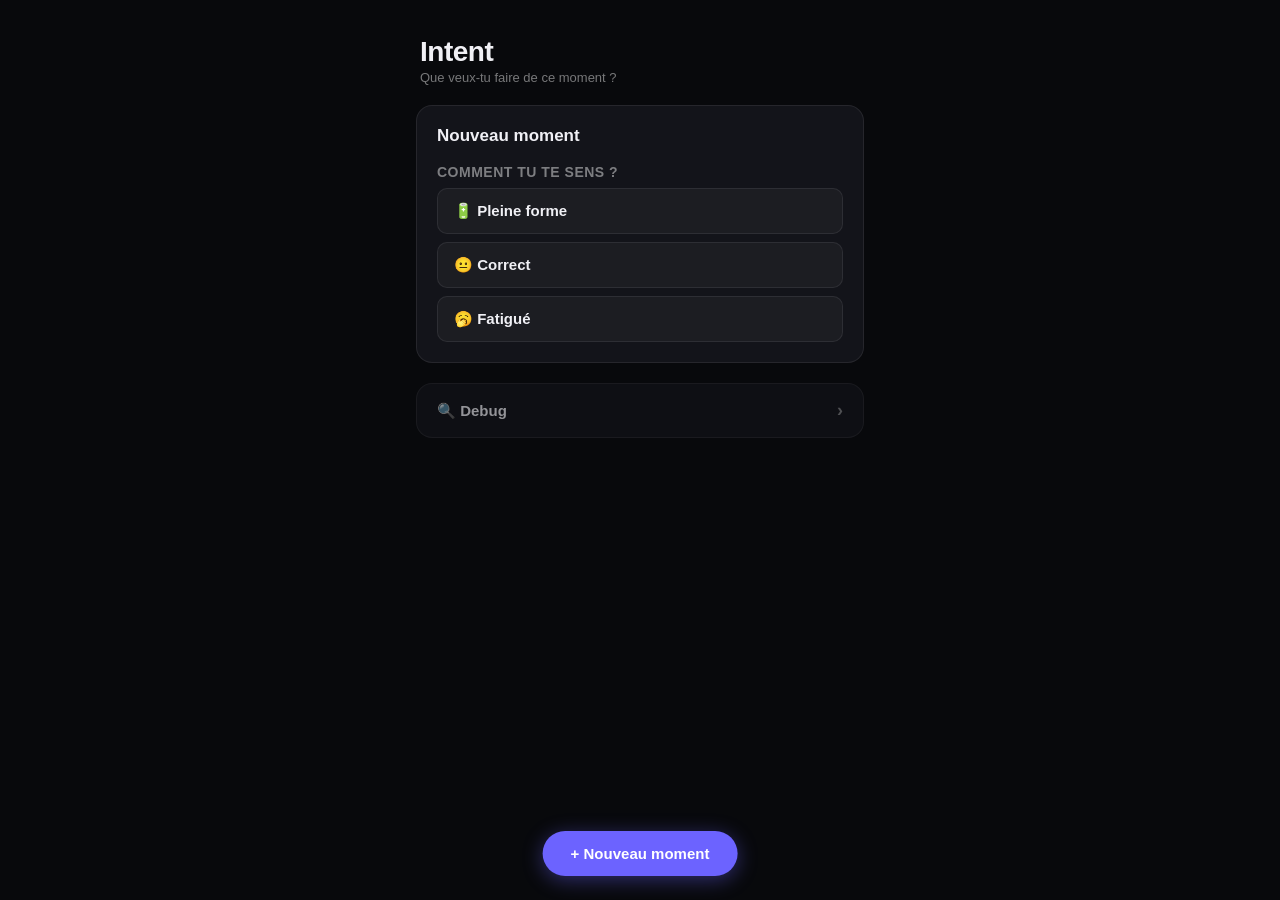
==== index.html @ 21c8f819 "Add files via upload" ====
<!doctype html>
<html lang="fr">
<head>
  <meta charset="utf-8" />
  <meta name="viewport" content="width=device-width, initial-scale=1" />
  <title>Intent V2</title>
  <link rel="stylesheet" href="style.css" />
  <meta name="apple-mobile-web-app-capable" content="yes" />
  <meta name="apple-mobile-web-app-status-bar-style" content="black-translucent" />
  <meta name="apple-mobile-web-app-title" content="Intent" />
  <meta name="theme-color" content="#08090c" />
</head>

<body>
  <main class="container">

    <!-- Header -->
    <header class="brand">
      <h1>Intent</h1>
      <div class="tagline">Que veux-tu faire de ce moment ?</div>
    </header>

    <!-- =====================================================
         ÉCRAN 1 — Moment en cours
    ====================================================== -->
    <section id="screenActive" class="screen hidden">
      <div class="card activeCard">
        <div id="activePath" class="activePath"></div>
        <div id="activeDesc" class="activeDesc"></div>
        <div id="activeTimer" class="activeTimer"></div>
        <button id="btnSwitch" class="btnSecondary">↩ Changer de moment</button>
      </div>

      <!-- Feedback post-séance sport -->
      <div id="feedbackBlock" class="card hidden">
        <p class="feedbackTitle">Comment s'est passée la séance ?</p>
        <div class="feedbackBtns">
          <button class="btnFeedback" data-feedback="easy">Trop facile</button>
          <button class="btnFeedback" data-feedback="good">Bien 👌</button>
          <button class="btnFeedback" data-feedback="hard">Trop dur</button>
        </div>
      </div>
    </section>

    <!-- =====================================================
         ÉCRAN 2 — Check-in (Nouveau moment)
    ====================================================== -->
    <section id="screenCheckin" class="screen hidden">
      <div class="card">
        <h2>Nouveau moment</h2>

        <!-- Question 1 — Énergie -->
        <div class="checkinStep" id="stepEnergy">
          <p class="checkinQ">Comment tu te sens ?</p>
          <div class="checkinBtns">
            <button class="btnCheckin" data-group="energy" data-value="high">🔋 Pleine forme</button>
            <button class="btnCheckin" data-group="energy" data-value="medium">😐 Correct</button>
            <button class="btnCheckin" data-group="energy" data-value="low">🥱 Fatigué</button>
          </div>
        </div>

        <!-- Question 2 — Temps -->
        <div class="checkinStep hidden" id="stepTime">
          <p class="checkinQ">Combien de temps tu as ?</p>
          <div class="checkinBtns">
            <button class="btnCheckin" data-group="time" data-value="10">⚡ 10-15 min</button>
            <button class="btnCheckin" data-group="time" data-value="30">🕐 30 min</button>
            <button class="btnCheckin" data-group="time" data-value="60">🕑 1h+</button>
          </div>
        </div>

        <!-- Question 3 — Envie -->
        <div class="checkinStep hidden" id="stepMood">
          <p class="checkinQ">Qu'est-ce qui t'attire ?</p>
          <div class="checkinBtns">
            <button class="btnCheckin" data-group="mood" data-value="move">💪 Bouger</button>
            <button class="btnCheckin" data-group="mood" data-value="relax">🧘 Me détendre</button>
            <button class="btnCheckin" data-group="mood" data-value="inspire">✨ Surprise</button>
            <button class="btnCheckin" data-group="mood" data-value="social">📱 Réseaux</button>
          </div>
        </div>
      </div>
    </section>

    <!-- =====================================================
         ÉCRAN 3 — Propositions de l'assistant
    ====================================================== -->
    <section id="screenPropose" class="screen hidden">
      <div class="card">
        <h2>Je te propose</h2>
        <div id="proposals" class="proposals"></div>
        <button id="btnRedo" class="btnSecondary" style="margin-top:12px;">↩ Recommencer</button>
      </div>

      <!-- Réseaux sociaux en accordéon -->
      <details class="accordion">
        <summary>📱 Accès direct aux apps</summary>
        <div class="accordion__content">
          <button class="btnApp" data-app="instagram">📸 Instagram</button>
          <button class="btnApp" data-app="x">🐦 X</button>
          <button class="btnApp" data-app="facebook">👤 Facebook</button>
          <button class="btnApp" data-app="youtube">🎬 YouTube</button>
        </div>
      </details>
    </section>

    <!-- =====================================================
         ÉCRAN 4 — Session réseau social (V1 intégrée)
    ====================================================== -->
    <section id="screenSocial" class="screen hidden">
      <div class="card">
        <h2 id="socialTitle">Quelle app ?</h2>
        <div id="socialDesc" class="activeDesc"></div>
        <button id="btnSocialStop" class="btnDanger">⏹ Terminer la session</button>
        <button id="btnSocialSwitch" class="btnSecondary">↩ Changer</button>
      </div>
    </section>

    <!-- =====================================================
         BOUTON FLOTTANT — Nouveau moment
    ====================================================== -->
    <button id="btnNewMoment" class="btnFloat">+ Nouveau moment</button>

    <!-- =====================================================
         DEBUG (toujours visible en bas)
    ====================================================== -->
    <details class="accordion debugAccordion">
      <summary>🔍 Debug</summary>
      <div class="accordion__content">
        <pre id="debugOutput" class="debugOutput"></pre>
        <button id="btnDebugRefresh">Rafraîchir</button>
        <button id="btnResetAll" class="btnDanger">💣 Reset complet</button>
      </div>
    </details>

  </main>

  <script src="storage.js"></script>
  <script src="profile.js"></script>
  <script src="context.js"></script>
  <script src="assistant.js"></script>
  <script src="main.js"></script>
</body>
</html>
---- style.css ----
/* =========================================================
   STYLE — Intent V2
   Thème sombre, mobile first
   ========================================================= */

:root {
  --bg:        #08090c;
  --surface:   #13141a;
  --border:    rgba(255,255,255,0.08);
  --text:      #f0f0f5;
  --muted:     rgba(255,255,255,0.45);
  --accent:    #6c63ff;
  --green:     #34c759;
  --orange:    #ff9f0a;
  --red:       #ff3b30;
  --radius:    16px;
  --radius-sm: 10px;
  --radius-pill: 999px;
}

* { box-sizing: border-box; margin: 0; padding: 0; }

body {
  background: var(--bg);
  color: var(--text);
  font-family: -apple-system, BlinkMacSystemFont, "Segoe UI", sans-serif;
  min-height: 100vh;
  padding-bottom: 100px;
}

/* ---------------------------------------------------------
   LAYOUT
   --------------------------------------------------------- */

.container {
  max-width: 480px;
  margin: 0 auto;
  padding: 16px;
  display: flex;
  flex-direction: column;
  gap: 12px;
}

.screen { display: flex; flex-direction: column; gap: 12px; }
.screen.hidden { display: none; }
.hidden { display: none !important; }

/* ---------------------------------------------------------
   BRAND
   --------------------------------------------------------- */

.brand {
  padding: 20px 4px 8px;
}

.brand h1 {
  font-size: 28px;
  font-weight: 800;
  letter-spacing: -0.5px;
}

.tagline {
  font-size: 13px;
  color: var(--muted);
  margin-top: 2px;
}

/* ---------------------------------------------------------
   CARD
   --------------------------------------------------------- */

.card {
  background: var(--surface);
  border: 1px solid var(--border);
  border-radius: var(--radius);
  padding: 20px;
  display: flex;
  flex-direction: column;
  gap: 14px;
}

.card h2 {
  font-size: 17px;
  font-weight: 700;
}

/* ---------------------------------------------------------
   BOUTONS
   --------------------------------------------------------- */

button {
  width: 100%;
  padding: 14px 16px;
  border-radius: var(--radius-sm);
  border: 1px solid var(--border);
  background: rgba(255,255,255,0.06);
  color: var(--text);
  font-size: 15px;
  font-weight: 600;
  cursor: pointer;
  transition: background 0.15s, transform 0.1s;
  text-align: left;
}

button:active {
  background: rgba(255,255,255,0.12);
  transform: scale(0.98);
}

.btnSecondary {
  background: transparent;
  color: var(--muted);
  border-color: transparent;
  font-size: 14px;
  text-align: center;
}

.btnDanger {
  background: rgba(255,59,48,0.08);
  border-color: rgba(255,59,48,0.25);
  color: var(--red);
}

/* ---------------------------------------------------------
   BOUTON FLOTTANT
   --------------------------------------------------------- */

.btnFloat {
  position: fixed;
  bottom: 24px;
  left: 50%;
  transform: translateX(-50%);
  width: auto;
  padding: 14px 28px;
  background: var(--accent);
  border: none;
  border-radius: var(--radius-pill);
  color: #fff;
  font-size: 15px;
  font-weight: 700;
  text-align: center;
  box-shadow: 0 4px 20px rgba(108,99,255,0.4);
  z-index: 100;
}

.btnFloat:active {
  transform: translateX(-50%) scale(0.96);
}

/* ---------------------------------------------------------
   CHECK-IN
   --------------------------------------------------------- */

.checkinStep {
  display: flex;
  flex-direction: column;
  gap: 8px;
  padding-top: 4px;
}

.checkinStep + .checkinStep {
  border-top: 1px solid var(--border);
  padding-top: 16px;
  margin-top: 4px;
}

.checkinQ {
  font-size: 14px;
  font-weight: 700;
  color: var(--muted);
  text-transform: uppercase;
  letter-spacing: 0.5px;
}

.checkinBtns {
  display: flex;
  flex-direction: column;
  gap: 8px;
}

.btnCheckin {
  background: rgba(255,255,255,0.04);
  border: 1px solid var(--border);
  border-radius: var(--radius-sm);
  padding: 13px 16px;
  font-size: 15px;
  font-weight: 600;
  text-align: left;
  transition: all 0.15s;
}

.btnCheckin.selected {
  background: rgba(108,99,255,0.15);
  border-color: var(--accent);
  color: #fff;
}

/* ---------------------------------------------------------
   PROPOSITIONS
   --------------------------------------------------------- */

.proposals {
  display: flex;
  flex-direction: column;
  gap: 10px;
}

.proposalCard {
  display: flex;
  align-items: center;
  gap: 12px;
  padding: 14px;
  background: rgba(255,255,255,0.04);
  border: 1px solid var(--border);
  border-radius: var(--radius-sm);
}

.proposalIcon {
  font-size: 28px;
  flex-shrink: 0;
}

.proposalBody {
  flex: 1;
  min-width: 0;
}

.proposalLabel {
  font-size: 15px;
  font-weight: 700;
}

.proposalDesc {
  font-size: 12px;
  color: var(--muted);
  margin-top: 2px;
}

.btnChoose {
  width: auto;
  padding: 8px 14px;
  font-size: 13px;
  border-radius: var(--radius-pill);
  background: var(--accent);
  border: none;
  color: #fff;
  flex-shrink: 0;
}

/* ---------------------------------------------------------
   ÉCRAN ACTIF
   --------------------------------------------------------- */

.activeCard {
  text-align: center;
  padding: 28px 20px;
}

.activePath {
  font-size: 26px;
  font-weight: 800;
}

.activeDesc {
  font-size: 14px;
  color: var(--muted);
}

.activeTimer {
  font-size: 13px;
  color: var(--accent);
  font-weight: 600;
}

/* ---------------------------------------------------------
   FEEDBACK
   --------------------------------------------------------- */

.feedbackTitle {
  font-size: 14px;
  font-weight: 700;
  text-align: center;
}

.feedbackBtns {
  display: flex;
  gap: 8px;
}

.btnFeedback {
  flex: 1;
  padding: 10px 8px;
  font-size: 13px;
  text-align: center;
  border-radius: var(--radius-sm);
}

/* ---------------------------------------------------------
   APPS DIRECTES
   --------------------------------------------------------- */

.btnApp {
  margin-bottom: 8px;
  background: rgba(255,255,255,0.04);
}

.btnApp:last-child { margin-bottom: 0; }

/* ---------------------------------------------------------
   ACCORDION
   --------------------------------------------------------- */

.accordion {
  background: var(--surface);
  border: 1px solid var(--border);
  border-radius: var(--radius);
  overflow: hidden;
}

.accordion summary {
  padding: 16px 20px;
  font-size: 15px;
  font-weight: 600;
  cursor: pointer;
  list-style: none;
  display: flex;
  justify-content: space-between;
  align-items: center;
}

.accordion summary::after {
  content: "›";
  font-size: 18px;
  color: var(--muted);
  transition: transform 0.2s;
}

.accordion[open] summary::after {
  transform: rotate(90deg);
}

.accordion__content {
  padding: 0 16px 16px;
  display: flex;
  flex-direction: column;
  gap: 8px;
}

/* ---------------------------------------------------------
   DEBUG
   --------------------------------------------------------- */

.debugAccordion {
  margin-top: 8px;
  opacity: 0.6;
}

.debugOutput {
  font-family: "SF Mono", monospace;
  font-size: 11px;
  line-height: 1.6;
  color: rgba(255,255,255,0.6);
  white-space: pre-wrap;
  word-break: break-all;
  background: rgba(255,255,255,0.03);
  padding: 12px;
  border-radius: 8px;
}

/* ---------------------------------------------------------
   NO PROPOSAL
   --------------------------------------------------------- */

.noProposal {
  color: var(--muted);
  font-size: 14px;
  text-align: center;
  padding: 12px 0;
}
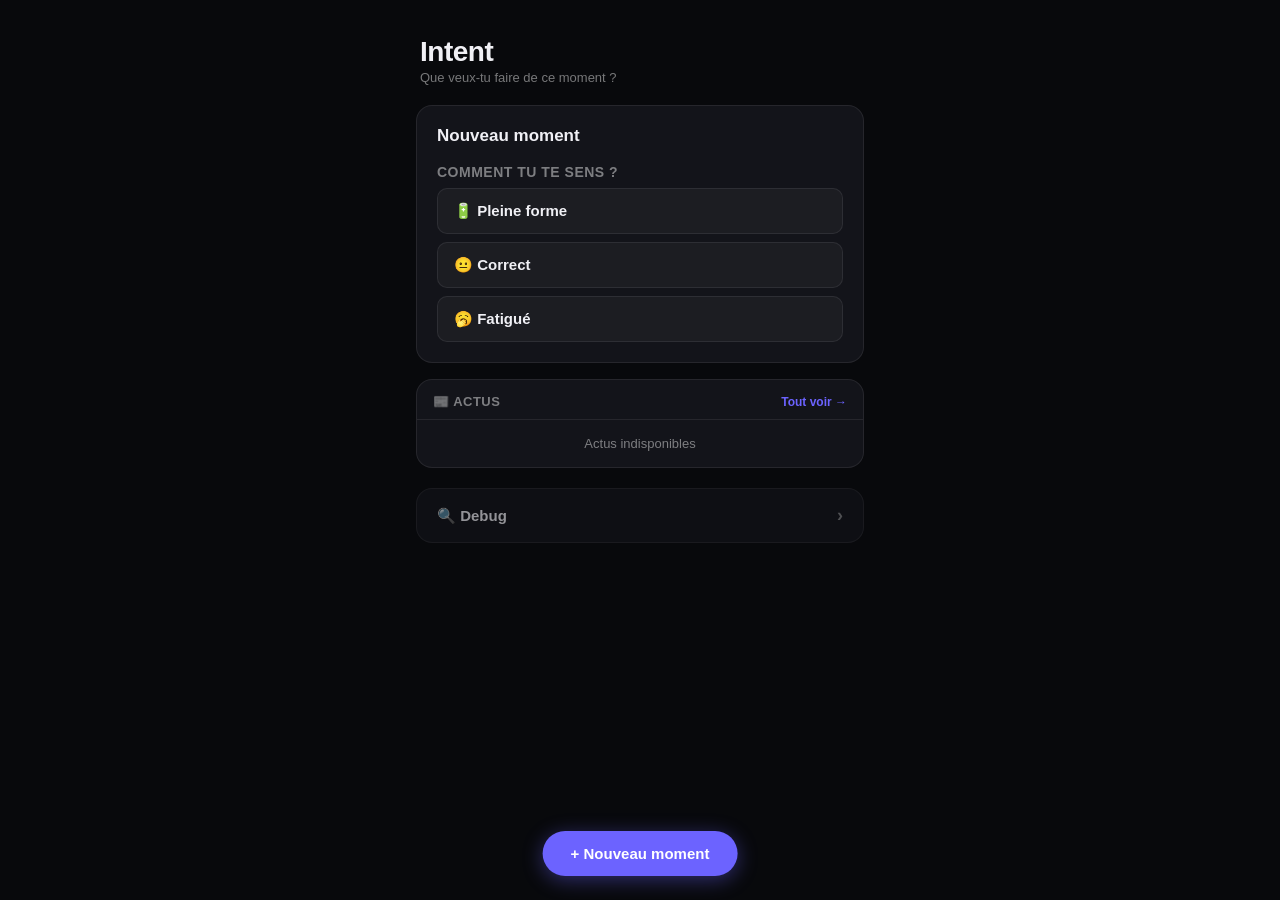
==== commit 202fe818: "Add files via upload" ====
--- a/index.html
+++ b/index.html
@@ -10,19 +10,15 @@
   <meta name="apple-mobile-web-app-title" content="Intent" />
   <meta name="theme-color" content="#08090c" />
 </head>
-
 <body>
   <main class="container">
 
-    <!-- Header -->
     <header class="brand">
       <h1>Intent</h1>
       <div class="tagline">Que veux-tu faire de ce moment ?</div>
     </header>
 
-    <!-- =====================================================
-         ÉCRAN 1 — Moment en cours
-    ====================================================== -->
+    <!-- ÉCRAN 1 — Moment en cours -->
     <section id="screenActive" class="screen hidden">
       <div class="card activeCard">
         <div id="activePath" class="activePath"></div>
@@ -30,8 +26,6 @@
         <div id="activeTimer" class="activeTimer"></div>
         <button id="btnSwitch" class="btnSecondary">↩ Changer de moment</button>
       </div>
-
-      <!-- Feedback post-séance sport -->
       <div id="feedbackBlock" class="card hidden">
         <p class="feedbackTitle">Comment s'est passée la séance ?</p>
         <div class="feedbackBtns">
@@ -40,16 +34,14 @@
           <button class="btnFeedback" data-feedback="hard">Trop dur</button>
         </div>
       </div>
+      <!-- Actus sous le moment actif -->
+      <div class="newsWidget" id="newsWidgetActive"></div>
     </section>
 
-    <!-- =====================================================
-         ÉCRAN 2 — Check-in (Nouveau moment)
-    ====================================================== -->
+    <!-- ÉCRAN 2 — Check-in -->
     <section id="screenCheckin" class="screen hidden">
       <div class="card">
         <h2>Nouveau moment</h2>
-
-        <!-- Question 1 — Énergie -->
         <div class="checkinStep" id="stepEnergy">
           <p class="checkinQ">Comment tu te sens ?</p>
           <div class="checkinBtns">
@@ -58,8 +50,6 @@
             <button class="btnCheckin" data-group="energy" data-value="low">🥱 Fatigué</button>
           </div>
         </div>
-
-        <!-- Question 2 — Temps -->
         <div class="checkinStep hidden" id="stepTime">
           <p class="checkinQ">Combien de temps tu as ?</p>
           <div class="checkinBtns">
@@ -68,8 +58,6 @@
             <button class="btnCheckin" data-group="time" data-value="60">🕑 1h+</button>
           </div>
         </div>
-
-        <!-- Question 3 — Envie -->
         <div class="checkinStep hidden" id="stepMood">
           <p class="checkinQ">Qu'est-ce qui t'attire ?</p>
           <div class="checkinBtns">
@@ -80,18 +68,19 @@
           </div>
         </div>
       </div>
+      <!-- Actus sous le check-in -->
+      <div class="newsWidget" id="newsWidgetCheckin"></div>
     </section>
 
-    <!-- =====================================================
-         ÉCRAN 3 — Propositions de l'assistant
-    ====================================================== -->
+    <!-- ÉCRAN 3 — Propositions -->
     <section id="screenPropose" class="screen hidden">
       <div class="card">
         <h2>Je te propose</h2>
         <div id="proposals" class="proposals"></div>
         <button id="btnRedo" class="btnSecondary" style="margin-top:12px;">↩ Recommencer</button>
       </div>
-
+      <!-- Actus sous les propositions -->
+      <div class="newsWidget" id="newsWidgetPropose"></div>
       <!-- Réseaux sociaux en accordéon -->
       <details class="accordion">
         <summary>📱 Accès direct aux apps</summary>
@@ -104,26 +93,21 @@
       </details>
     </section>
 
-    <!-- =====================================================
-         ÉCRAN 4 — Session réseau social (V1 intégrée)
-    ====================================================== -->
+    <!-- ÉCRAN 4 — Session sociale -->
     <section id="screenSocial" class="screen hidden">
       <div class="card">
-        <h2 id="socialTitle">Quelle app ?</h2>
+        <h2 id="socialTitle">Session réseaux</h2>
         <div id="socialDesc" class="activeDesc"></div>
-        <button id="btnSocialStop" class="btnDanger">⏹ Terminer la session</button>
+        <button id="btnSocialStop" class="btnDanger">⏹ Terminer</button>
         <button id="btnSocialSwitch" class="btnSecondary">↩ Changer</button>
       </div>
+      <div class="newsWidget" id="newsWidgetSocial"></div>
     </section>
 
-    <!-- =====================================================
-         BOUTON FLOTTANT — Nouveau moment
-    ====================================================== -->
+    <!-- BOUTON FLOTTANT -->
     <button id="btnNewMoment" class="btnFloat">+ Nouveau moment</button>
 
-    <!-- =====================================================
-         DEBUG (toujours visible en bas)
-    ====================================================== -->
+    <!-- DEBUG -->
     <details class="accordion debugAccordion">
       <summary>🔍 Debug</summary>
       <div class="accordion__content">
--- a/style.css
+++ b/style.css
@@ -377,3 +377,106 @@
   text-align: center;
   padding: 12px 0;
 }
+
+/* ----- BOUTON ACTUS ----- */
+.btnNews {
+  display: block;
+  width: 100%;
+  padding: 14px 16px;
+  border-radius: var(--radius-sm);
+  border: 1px solid rgba(255,255,255,0.12);
+  background: rgba(255,255,255,0.04);
+  color: var(--text);
+  font-size: 15px;
+  font-weight: 600;
+  text-decoration: none;
+  text-align: left;
+  transition: background 0.15s;
+}
+.btnNews:active { background: rgba(255,255,255,0.1); }
+
+/* ---------------------------------------------------------
+   NEWS WIDGET — inline sur chaque écran
+   --------------------------------------------------------- */
+
+.newsWidget {
+  margin-top: 4px;
+  background: var(--surface);
+  border: 1px solid var(--border);
+  border-radius: var(--radius);
+  overflow: hidden;
+}
+
+.newsWidgetHeader {
+  display: flex;
+  align-items: center;
+  justify-content: space-between;
+  padding: 14px 16px 10px;
+  border-bottom: 1px solid var(--border);
+}
+
+.newsWidgetTitle {
+  font-size: 13px;
+  font-weight: 700;
+  color: var(--muted);
+  text-transform: uppercase;
+  letter-spacing: 0.5px;
+}
+
+.newsWidgetMore {
+  font-size: 12px;
+  color: var(--accent);
+  text-decoration: none;
+  font-weight: 600;
+}
+
+.newsWidgetLoader {
+  display: flex;
+  gap: 5px;
+  justify-content: center;
+  padding: 20px 0;
+}
+
+.newsWidgetLoader span {
+  width: 5px; height: 5px;
+  border-radius: 50%;
+  background: var(--dim);
+  animation: pulse 1.2s ease-in-out infinite;
+}
+.newsWidgetLoader span:nth-child(2) { animation-delay: .2s; }
+.newsWidgetLoader span:nth-child(3) { animation-delay: .4s; }
+
+.newsWidgetItem {
+  display: flex;
+  flex-direction: column;
+  gap: 3px;
+  padding: 11px 16px;
+  border-bottom: 1px solid var(--border);
+  text-decoration: none;
+  color: inherit;
+  -webkit-tap-highlight-color: transparent;
+}
+.newsWidgetItem:last-child { border-bottom: none; }
+.newsWidgetItem:active { background: rgba(255,255,255,0.03); }
+
+.newsWidgetItemSource {
+  font-size: 10px;
+  font-weight: 700;
+  text-transform: uppercase;
+  letter-spacing: 0.5px;
+  color: var(--muted);
+}
+
+.newsWidgetItemTitle {
+  font-size: 14px;
+  font-weight: 600;
+  line-height: 1.35;
+  color: var(--text);
+}
+
+.newsWidgetEmpty {
+  padding: 16px;
+  font-size: 13px;
+  color: var(--muted);
+  text-align: center;
+}
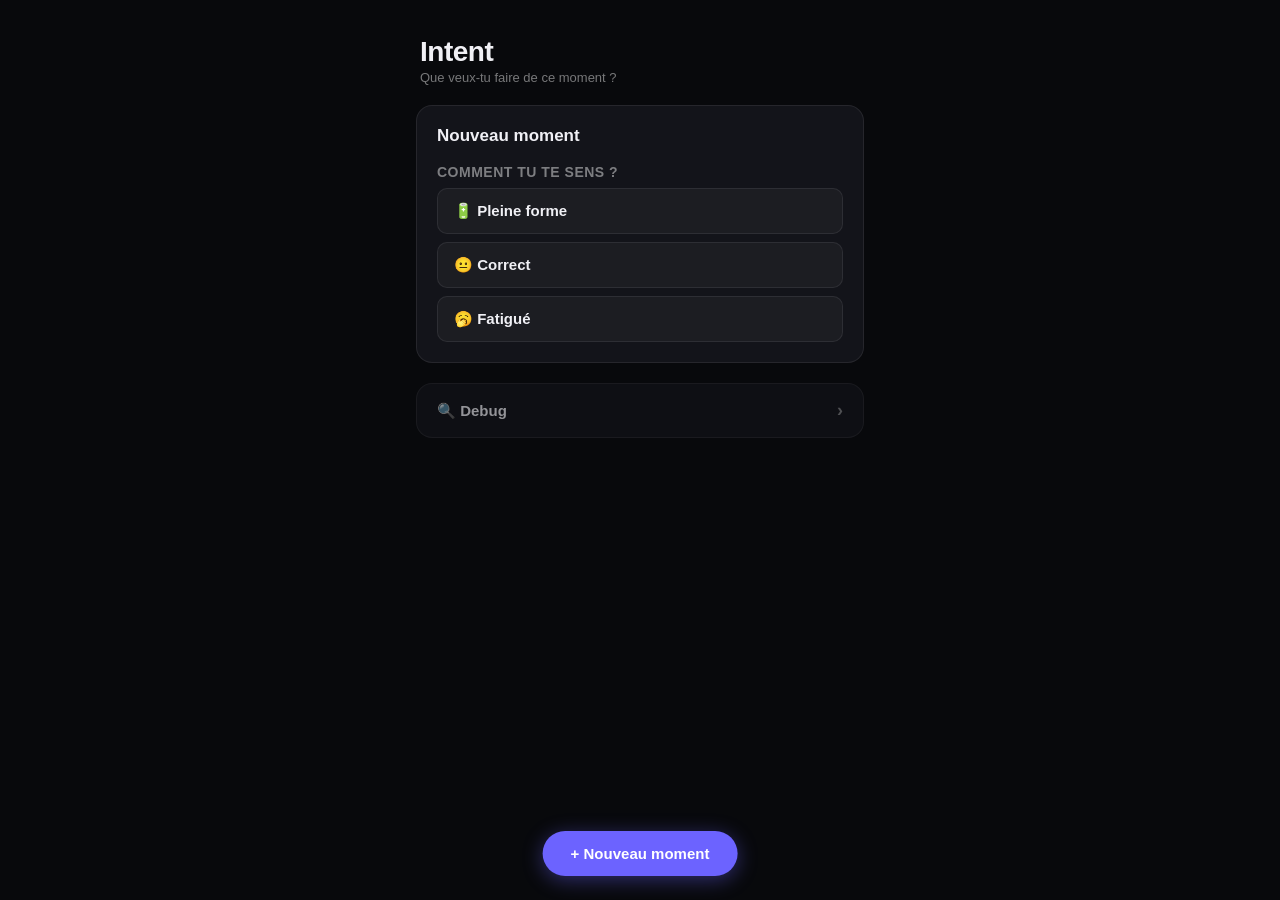
==== commit 43bee2ec: "Add files via upload" ====
--- a/index.html
+++ b/index.html
@@ -34,8 +34,6 @@
           <button class="btnFeedback" data-feedback="hard">Trop dur</button>
         </div>
       </div>
-      <!-- Actus sous le moment actif -->
-      <div class="newsWidget" id="newsWidgetActive"></div>
     </section>
 
     <!-- ÉCRAN 2 — Check-in -->
@@ -68,8 +66,6 @@
           </div>
         </div>
       </div>
-      <!-- Actus sous le check-in -->
-      <div class="newsWidget" id="newsWidgetCheckin"></div>
     </section>
 
     <!-- ÉCRAN 3 — Propositions -->
@@ -79,8 +75,31 @@
         <div id="proposals" class="proposals"></div>
         <button id="btnRedo" class="btnSecondary" style="margin-top:12px;">↩ Recommencer</button>
       </div>
-      <!-- Actus sous les propositions -->
-      <div class="newsWidget" id="newsWidgetPropose"></div>
+      <!-- Liens actus par catégorie -->
+      <div class="card newsLinks">
+        <div class="newsLinksHeader">📰 Actus</div>
+        <div class="newsLinksRow">
+          <span class="newsLinksLabel">Général</span>
+          <a href="https://www.lefigaro.fr" target="_blank" class="btnNews">Le Figaro</a>
+          <a href="https://www.bfmtv.com" target="_blank" class="btnNews">BFM TV</a>
+        </div>
+        <div class="newsLinksRow">
+          <span class="newsLinksLabel">Sport</span>
+          <a href="https://www.lequipe.fr" target="_blank" class="btnNews">L'Équipe</a>
+          <a href="https://rmcsport.bfmtv.com" target="_blank" class="btnNews">RMC Sport</a>
+        </div>
+        <div class="newsLinksRow">
+          <span class="newsLinksLabel">Tech</span>
+          <a href="https://www.01net.com" target="_blank" class="btnNews">01net</a>
+          <a href="https://www.theverge.com" target="_blank" class="btnNews">The Verge</a>
+        </div>
+        <div class="newsLinksRow">
+          <span class="newsLinksLabel">Finance</span>
+          <a href="https://www.lesechos.fr" target="_blank" class="btnNews">Les Échos</a>
+          <a href="https://www.boursorama.com/bourse/actualites/" target="_blank" class="btnNews">Boursorama</a>
+        </div>
+      </div>
+
       <!-- Réseaux sociaux en accordéon -->
       <details class="accordion">
         <summary>📱 Accès direct aux apps</summary>
@@ -101,7 +120,6 @@
         <button id="btnSocialStop" class="btnDanger">⏹ Terminer</button>
         <button id="btnSocialSwitch" class="btnSecondary">↩ Changer</button>
       </div>
-      <div class="newsWidget" id="newsWidgetSocial"></div>
     </section>
 
     <!-- BOUTON FLOTTANT -->
--- a/style.css
+++ b/style.css
@@ -378,105 +378,59 @@
   padding: 12px 0;
 }
 
-/* ----- BOUTON ACTUS ----- */
+
+.btnNews:active { background: rgba(255,255,255,0.1); }
+
+
+
+/* ---------------------------------------------------------
+   NEWS LINKS — liens directs par catégorie
+   --------------------------------------------------------- */
+
+.newsLinks {
+  padding: 16px;
+  display: flex;
+  flex-direction: column;
+  gap: 12px;
+}
+
+.newsLinksHeader {
+  font-size: 12px;
+  font-weight: 700;
+  text-transform: uppercase;
+  letter-spacing: 0.6px;
+  color: var(--muted);
+  margin-bottom: 2px;
+}
+
+.newsLinksRow {
+  display: flex;
+  align-items: center;
+  gap: 8px;
+}
+
+.newsLinksLabel {
+  font-size: 11px;
+  font-weight: 600;
+  color: var(--muted);
+  text-transform: uppercase;
+  letter-spacing: 0.4px;
+  width: 52px;
+  flex-shrink: 0;
+}
+
 .btnNews {
-  display: block;
-  width: 100%;
-  padding: 14px 16px;
-  border-radius: var(--radius-sm);
-  border: 1px solid rgba(255,255,255,0.12);
+  display: inline-block;
+  padding: 6px 12px;
+  border-radius: 999px;
+  border: 1px solid var(--border);
   background: rgba(255,255,255,0.04);
   color: var(--text);
-  font-size: 15px;
-  font-weight: 600;
+  font-size: 13px;
+  font-weight: 500;
   text-decoration: none;
-  text-align: left;
+  font-family: 'DM Sans', sans-serif;
   transition: background 0.15s;
-}
-.btnNews:active { background: rgba(255,255,255,0.1); }
-
-/* ---------------------------------------------------------
-   NEWS WIDGET — inline sur chaque écran
-   --------------------------------------------------------- */
-
-.newsWidget {
-  margin-top: 4px;
-  background: var(--surface);
-  border: 1px solid var(--border);
-  border-radius: var(--radius);
-  overflow: hidden;
-}
-
-.newsWidgetHeader {
-  display: flex;
-  align-items: center;
-  justify-content: space-between;
-  padding: 14px 16px 10px;
-  border-bottom: 1px solid var(--border);
-}
-
-.newsWidgetTitle {
-  font-size: 13px;
-  font-weight: 700;
-  color: var(--muted);
-  text-transform: uppercase;
-  letter-spacing: 0.5px;
-}
-
-.newsWidgetMore {
-  font-size: 12px;
-  color: var(--accent);
-  text-decoration: none;
-  font-weight: 600;
-}
-
-.newsWidgetLoader {
-  display: flex;
-  gap: 5px;
-  justify-content: center;
-  padding: 20px 0;
-}
-
-.newsWidgetLoader span {
-  width: 5px; height: 5px;
-  border-radius: 50%;
-  background: var(--dim);
-  animation: pulse 1.2s ease-in-out infinite;
-}
-.newsWidgetLoader span:nth-child(2) { animation-delay: .2s; }
-.newsWidgetLoader span:nth-child(3) { animation-delay: .4s; }
-
-.newsWidgetItem {
-  display: flex;
-  flex-direction: column;
-  gap: 3px;
-  padding: 11px 16px;
-  border-bottom: 1px solid var(--border);
-  text-decoration: none;
-  color: inherit;
   -webkit-tap-highlight-color: transparent;
 }
-.newsWidgetItem:last-child { border-bottom: none; }
-.newsWidgetItem:active { background: rgba(255,255,255,0.03); }
-
-.newsWidgetItemSource {
-  font-size: 10px;
-  font-weight: 700;
-  text-transform: uppercase;
-  letter-spacing: 0.5px;
-  color: var(--muted);
-}
-
-.newsWidgetItemTitle {
-  font-size: 14px;
-  font-weight: 600;
-  line-height: 1.35;
-  color: var(--text);
-}
-
-.newsWidgetEmpty {
-  padding: 16px;
-  font-size: 13px;
-  color: var(--muted);
-  text-align: center;
-}
+.btnNews:active { background: rgba(255,255,255,0.10); }
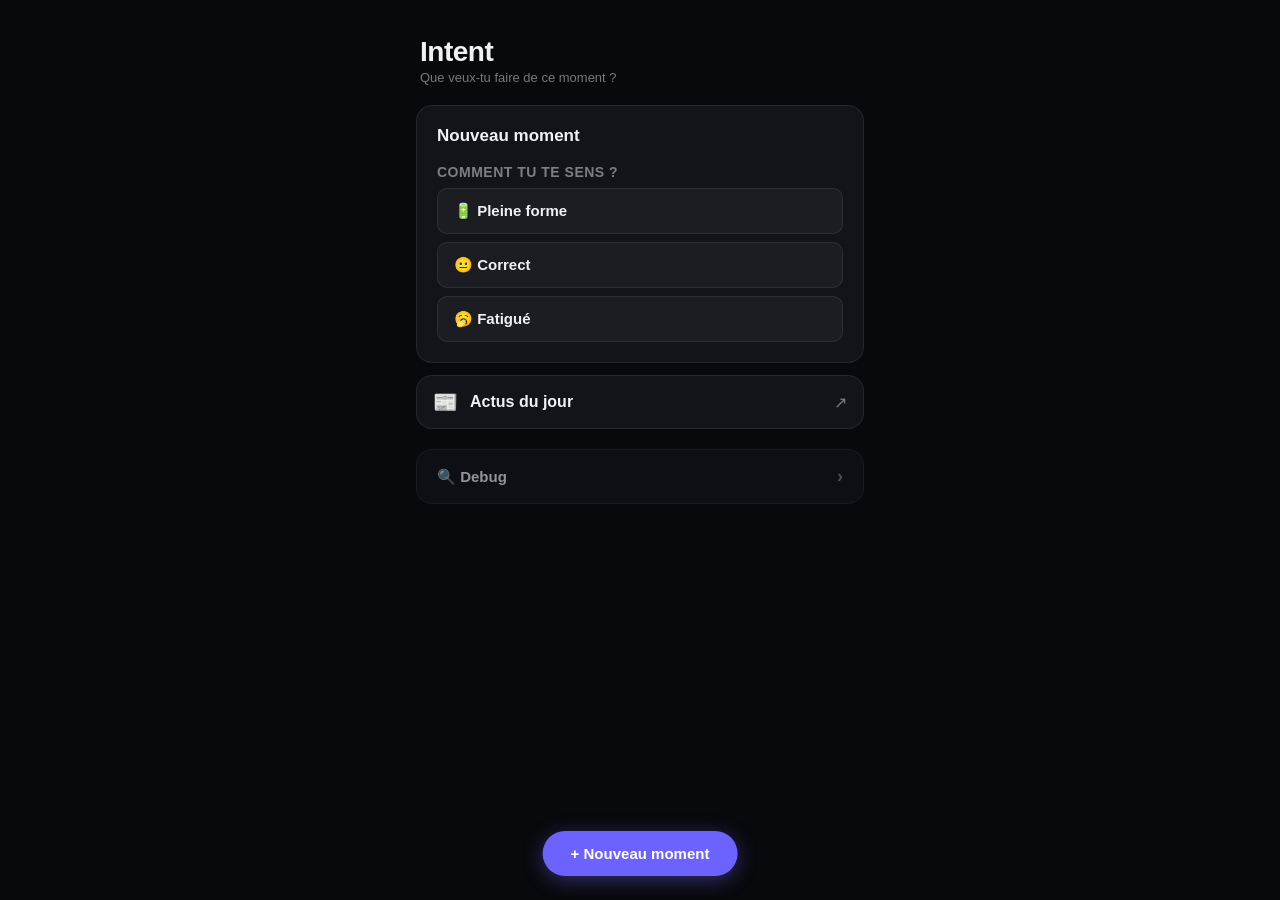
==== commit 1eaa5f83: "Add files via upload" ====
--- a/index.html
+++ b/index.html
@@ -66,6 +66,12 @@
           </div>
         </div>
       </div>
+      <!-- Lien actus -->
+      <a href="news.html" class="newsCard">
+        <span class="newsCardIcon">📰</span>
+        <span class="newsCardLabel">Actus du jour</span>
+        <span class="newsCardArrow">↗</span>
+      </a>
     </section>
 
     <!-- ÉCRAN 3 — Propositions -->
@@ -75,30 +81,12 @@
         <div id="proposals" class="proposals"></div>
         <button id="btnRedo" class="btnSecondary" style="margin-top:12px;">↩ Recommencer</button>
       </div>
-      <!-- Liens actus par catégorie -->
-      <div class="card newsLinks">
-        <div class="newsLinksHeader">📰 Actus</div>
-        <div class="newsLinksRow">
-          <span class="newsLinksLabel">Général</span>
-          <a href="https://www.lefigaro.fr" target="_blank" class="btnNews">Le Figaro</a>
-          <a href="https://www.bfmtv.com" target="_blank" class="btnNews">BFM TV</a>
-        </div>
-        <div class="newsLinksRow">
-          <span class="newsLinksLabel">Sport</span>
-          <a href="https://www.lequipe.fr" target="_blank" class="btnNews">L'Équipe</a>
-          <a href="https://rmcsport.bfmtv.com" target="_blank" class="btnNews">RMC Sport</a>
-        </div>
-        <div class="newsLinksRow">
-          <span class="newsLinksLabel">Tech</span>
-          <a href="https://www.01net.com" target="_blank" class="btnNews">01net</a>
-          <a href="https://www.theverge.com" target="_blank" class="btnNews">The Verge</a>
-        </div>
-        <div class="newsLinksRow">
-          <span class="newsLinksLabel">Finance</span>
-          <a href="https://www.lesechos.fr" target="_blank" class="btnNews">Les Échos</a>
-          <a href="https://www.boursorama.com/bourse/actualites/" target="_blank" class="btnNews">Boursorama</a>
-        </div>
-      </div>
+      <!-- Lien actus -->
+      <a href="news.html" class="newsCard">
+        <span class="newsCardIcon">📰</span>
+        <span class="newsCardLabel">Actus du jour</span>
+        <span class="newsCardArrow">↗</span>
+      </a>
 
       <!-- Réseaux sociaux en accordéon -->
       <details class="accordion">
--- a/style.css
+++ b/style.css
@@ -383,54 +383,25 @@
 
 
 
-/* ---------------------------------------------------------
-   NEWS LINKS — liens directs par catégorie
-   --------------------------------------------------------- */
-
-.newsLinks {
-  padding: 16px;
-  display: flex;
-  flex-direction: column;
+
+/* ---------------------------------------------------------
+   NEWS CARD — lien vers la page actus
+   --------------------------------------------------------- */
+
+.newsCard {
+  display: flex;
+  align-items: center;
   gap: 12px;
-}
-
-.newsLinksHeader {
-  font-size: 12px;
-  font-weight: 700;
-  text-transform: uppercase;
-  letter-spacing: 0.6px;
-  color: var(--muted);
-  margin-bottom: 2px;
-}
-
-.newsLinksRow {
-  display: flex;
-  align-items: center;
-  gap: 8px;
-}
-
-.newsLinksLabel {
-  font-size: 11px;
-  font-weight: 600;
-  color: var(--muted);
-  text-transform: uppercase;
-  letter-spacing: 0.4px;
-  width: 52px;
-  flex-shrink: 0;
-}
-
-.btnNews {
-  display: inline-block;
-  padding: 6px 12px;
-  border-radius: 999px;
-  border: 1px solid var(--border);
-  background: rgba(255,255,255,0.04);
+  padding: 14px 16px;
+  background: var(--surface);
+  border: 1px solid var(--border);
+  border-radius: var(--radius);
+  text-decoration: none;
   color: var(--text);
-  font-size: 13px;
-  font-weight: 500;
-  text-decoration: none;
-  font-family: 'DM Sans', sans-serif;
-  transition: background 0.15s;
   -webkit-tap-highlight-color: transparent;
-}
-.btnNews:active { background: rgba(255,255,255,0.10); }
+  transition: background 0.12s;
+}
+.newsCard:active { background: rgba(255,255,255,0.08); }
+.newsCardIcon  { font-size: 20px; }
+.newsCardLabel { font-family: 'Syne', sans-serif; font-size: 16px; font-weight: 700; flex: 1; }
+.newsCardArrow { font-size: 16px; color: var(--muted); }
